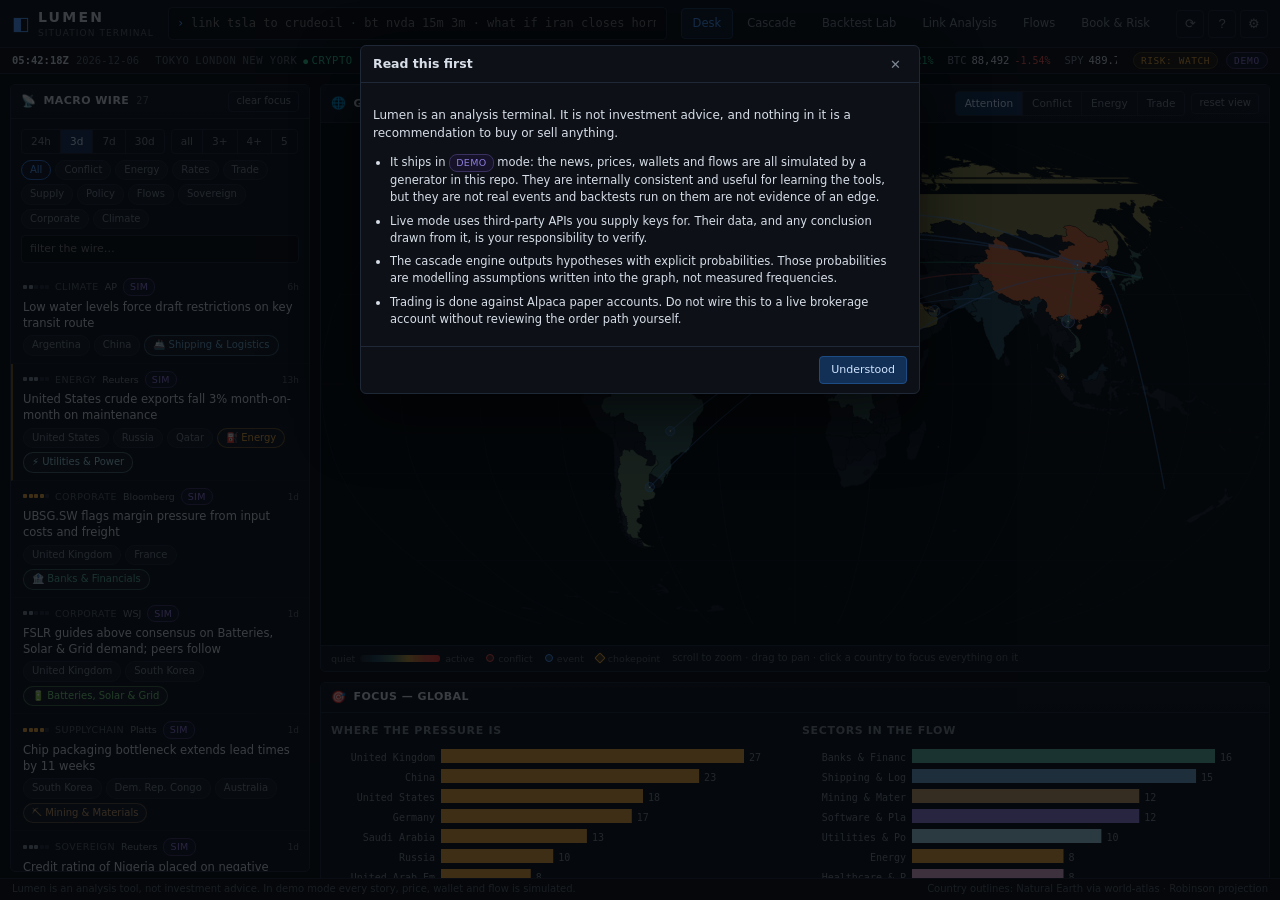
==== index.html @ 13c85a22 "Add Lumen Terminal: geopolitical + market situation terminal A single-page terminal with no build st" ====
<!doctype html>
<html lang="en" data-theme="dark">
<head>
<meta charset="utf-8">
<meta name="viewport" content="width=device-width, initial-scale=1">
<title>Lumen Terminal</title>
<meta name="description" content="Geopolitical, macro and market intelligence terminal: situation map, contagion modelling, link analysis and an FVG backtest lab.">
<link rel="icon" href="data:image/svg+xml,<svg xmlns='http://www.w3.org/2000/svg' viewBox='0 0 100 100'><rect width='100' height='100' rx='18' fill='%230b0e13'/><path d='M28 72V28h10v34h24v10z' fill='%234c9aff'/></svg>">
<link rel="stylesheet" href="assets/css/app.css">
</head>
<body>

<header id="top">
  <div class="brand">
    <span class="logo">◧</span>
    <div>
      <b>LUMEN</b>
      <small>situation terminal</small>
    </div>
  </div>

  <div class="cmd-wrap">
    <span class="cmd-p">›</span>
    <input id="cmd" type="text" autocomplete="off" spellcheck="false"
           placeholder="link tsla to crudeoil · bt nvda 15m 3m · what if iran closes hormuz · map iran   (press /)">
    <div id="cmd-drop" class="cmd-drop"></div>
  </div>

  <nav id="nav"></nav>

  <div class="top-actions">
    <button id="btn-refresh" class="icon-b" title="Regenerate the demo world with a new seed">⟳</button>
    <button id="btn-help" class="icon-b" title="Command reference">?</button>
    <button id="btn-settings" class="icon-b" title="Settings, API keys and data mode">⚙</button>
  </div>
</header>

<div id="status"></div>

<main id="view"></main>

<footer id="foot">
  <span>Lumen is an analysis tool, not investment advice. In demo mode every story, price, wallet and flow is simulated.</span>
  <span class="sp"></span>
  <span>Country outlines: Natural Earth via world-atlas · Robinson projection</span>
</footer>

<div id="toasts"></div>

<script src="assets/js/core.js"></script>
<script src="assets/js/data/world.js"></script>
<script src="assets/js/data/universe.js"></script>
<script src="assets/js/data/feed.js"></script>
<script src="assets/js/data/market.js"></script>
<script src="assets/js/cascade.js"></script>
<script src="assets/js/linker.js"></script>
<script src="assets/js/backtest.js"></script>
<script src="assets/js/whales.js"></script>
<script src="assets/js/risk.js"></script>
<script src="assets/js/providers.js"></script>
<script src="assets/js/charts.js"></script>
<script src="assets/js/map.js"></script>
<script src="assets/js/ui.js"></script>
<script src="assets/js/terminal.js"></script>
<script src="assets/js/view-desk.js"></script>
<script src="assets/js/view-cascade.js"></script>
<script src="assets/js/view-backtest.js"></script>
<script src="assets/js/view-links.js"></script>
<script src="assets/js/view-whales.js"></script>
<script src="assets/js/view-book.js"></script>
<script src="assets/js/app.js"></script>
</body>
</html>
---- assets/css/app.css ----
/* Lumen Terminal — dark operations theme. */
:root {
  --bg:#080a0e; --panel:#0d1117; --panel2:#111823; --line:#1e2836; --grid:#161e29;
  --txt:#d7dee8; --dim:#7d8896; --dim2:#59646f;
  --accent:#4c9aff; --accent2:#2f6dd0;
  --up:#31c48d; --down:#f05252; --warn:#e8a33d; --sim:#8f7fe0; --info:#5fb3a1;
  --mono: ui-monospace, SFMono-Regular, "SF Mono", Menlo, Consolas, monospace;
  --sans: "Inter", "Segoe UI", system-ui, -apple-system, sans-serif;
  --r:4px;
}
* { box-sizing:border-box; }
html,body { height:100%; }
body {
  margin:0; background:var(--bg); color:var(--txt);
  font:12px/1.45 var(--sans); overflow:hidden;
  display:flex; flex-direction:column;
  -webkit-font-smoothing:antialiased;
}
::-webkit-scrollbar { width:9px; height:9px; }
::-webkit-scrollbar-track { background:transparent; }
::-webkit-scrollbar-thumb { background:#222c3a; border-radius:5px; }
::-webkit-scrollbar-thumb:hover { background:#2e3a4b; }
a { color:var(--accent); }
h3,h4 { margin:0 0 6px; font-weight:600; }
h4 { font-size:11px; color:var(--dim); text-transform:uppercase; letter-spacing:.06em; }
code, .mono { font-family:var(--mono); }
.up { color:var(--up); } .down { color:var(--down); } .warn { color:var(--warn); }

/* ---------- header ---------- */
#top {
  display:flex; align-items:center; gap:14px; padding:0 12px;
  height:48px; flex:0 0 48px; background:var(--panel); border-bottom:1px solid var(--line);
}
.brand { display:flex; align-items:center; gap:8px; }
.brand .logo { color:var(--accent); font-size:19px; }
.brand b { display:block; font-size:14px; letter-spacing:.16em; }
.brand small { display:block; font-size:9px; color:var(--dim2); letter-spacing:.12em; text-transform:uppercase; }

.cmd-wrap { position:relative; flex:1; max-width:640px; display:flex; align-items:center; }
.cmd-p { position:absolute; left:9px; color:var(--accent); font-family:var(--mono); }
#cmd {
  width:100%; background:var(--bg); border:1px solid var(--line); color:var(--txt);
  border-radius:var(--r); padding:7px 10px 7px 22px; font-family:var(--mono); font-size:12px; outline:none;
}
#cmd:focus { border-color:var(--accent2); box-shadow:0 0 0 2px rgba(76,154,255,.13); }
.cmd-drop {
  display:none; position:absolute; top:36px; left:0; right:0; z-index:200;
  background:var(--panel2); border:1px solid var(--line); border-radius:var(--r);
  max-height:340px; overflow:auto; box-shadow:0 12px 34px rgba(0,0,0,.6);
}
.cmd-s { display:flex; align-items:center; gap:9px; padding:6px 10px; cursor:pointer; border-bottom:1px solid #141b25; }
.cmd-s:hover, .cmd-s.on { background:#18202c; }
.cmd-s code { color:var(--accent); font-size:11px; min-width:150px; }
.cmd-s span { color:var(--dim); font-size:11px; flex:1; }

#nav { display:flex; gap:2px; }
.nav-b {
  background:none; border:1px solid transparent; color:var(--dim); cursor:pointer;
  padding:6px 11px; border-radius:var(--r); font:inherit; font-size:11.5px; white-space:nowrap;
}
.nav-b:hover { color:var(--txt); background:#141b25; }
.nav-b.on { color:var(--accent); background:#111d2e; border-color:#1d3a5c; }
.top-actions { display:flex; gap:4px; margin-left:auto; }
.icon-b {
  background:none; border:1px solid var(--line); color:var(--dim); width:28px; height:28px;
  border-radius:var(--r); cursor:pointer; font-size:13px;
}
.icon-b:hover { color:var(--accent); border-color:var(--accent2); }

/* ---------- status strip ---------- */
#status {
  display:flex; align-items:center; gap:16px; height:26px; flex:0 0 26px;
  padding:0 12px; background:#0a0d12; border-bottom:1px solid var(--line);
  font-family:var(--mono); font-size:10.5px; overflow:hidden;
}
.st-clock { display:flex; gap:7px; align-items:baseline; }
.st-clock b { color:var(--txt); }
.st-clock span { color:var(--dim2); }
.st-sess { display:flex; gap:6px; }
.sess { color:var(--dim2); letter-spacing:.05em; }
.sess.on { color:var(--up); }
.sess.on::before { content:'●'; margin-right:3px; font-size:8px; }
.st-tick { display:flex; gap:14px; overflow:hidden; flex:1; }
.tk { display:flex; gap:5px; align-items:baseline; cursor:pointer; white-space:nowrap; }
.tk:hover b { color:var(--accent); }
.tk b { color:var(--dim); font-weight:500; }
.tk i { font-style:normal; }
.tk u { text-decoration:none; font-size:10px; }
.st-right { display:flex; gap:8px; margin-left:auto; align-items:center; }
.regime { padding:1px 7px; border-radius:9px; border:1px solid; font-size:9.5px; letter-spacing:.06em; }
.regime.r-calm { color:var(--up); border-color:#1e4a39; background:#0d1c17; }
.regime.r-elev { color:var(--warn); border-color:#4a3a1a; background:#1c160c; }
.regime.r-high { color:var(--down); border-color:#4d2020; background:#1c0e0e; }
.mode { padding:1px 7px; border-radius:9px; font-size:9.5px; letter-spacing:.08em; border:1px solid; }
.mode.m-demo { color:var(--sim); border-color:#3a3160; background:#15122a; }
.mode.m-live { color:var(--up); border-color:#1e4a39; background:#0d1c17; }

/* ---------- layout ---------- */
#view { flex:1; overflow:auto; padding:10px; }
#foot {
  flex:0 0 22px; height:22px; display:flex; align-items:center; gap:10px; padding:0 12px;
  background:#0a0d12; border-top:1px solid var(--line); color:var(--dim2); font-size:10px;
}
#foot .sp { flex:1; }

/* ---------- panels ---------- */
.pnl { background:var(--panel); border:1px solid var(--line); border-radius:5px; margin-bottom:10px; }
.pnl-h {
  display:flex; align-items:center; gap:10px; padding:6px 10px;
  border-bottom:1px solid var(--line); background:linear-gradient(#101722,#0d131c);
}
.pnl-t { display:flex; align-items:center; gap:7px; font-size:11px; font-weight:600; letter-spacing:.04em; text-transform:uppercase; color:var(--txt); }
.pnl-i { font-size:12px; }
.pnl-n { color:var(--dim2); font-family:var(--mono); font-weight:400; font-size:10px; }
.pnl-a { margin-left:auto; display:flex; gap:6px; align-items:center; flex-wrap:wrap; justify-content:flex-end; }
.pnl-b { padding:10px; }
.pnl-b.nopad { padding:0; }

/* ---------- primitives ---------- */
.grid3,.grid4,.grid6 { display:grid; gap:8px; margin-bottom:10px; }
.grid3 { grid-template-columns:repeat(auto-fit,minmax(120px,1fr)); }
.grid4 { grid-template-columns:repeat(auto-fit,minmax(115px,1fr)); }
.grid6 { grid-template-columns:repeat(auto-fit,minmax(105px,1fr)); }
.two-col { display:grid; grid-template-columns:1fr 1fr; gap:14px; }
@media (max-width:1100px){ .two-col { grid-template-columns:1fr; } }

.stat { background:var(--panel2); border:1px solid var(--line); border-radius:var(--r); padding:6px 8px; }
.stat-l { color:var(--dim2); font-size:9.5px; text-transform:uppercase; letter-spacing:.05em; }
.stat-v { font-family:var(--mono); font-size:15px; margin-top:2px; }
.stat-v.tone-up { color:var(--up); } .stat-v.tone-down { color:var(--down); } .stat-v.tone-warn { color:var(--warn); }
.stat-s { color:var(--dim2); font-size:9.5px; margin-top:1px; }

.badge { display:inline-block; padding:1px 6px; border-radius:8px; font-size:9.5px; letter-spacing:.04em;
  border:1px solid var(--line); color:var(--dim); background:#121a25; white-space:nowrap; }
.b-up { color:var(--up); border-color:#1e4a39; background:#0d1c17; }
.b-down { color:var(--down); border-color:#4d2020; background:#1c0e0e; }
.b-warn { color:var(--warn); border-color:#4a3a1a; background:#1c160c; }
.b-i { color:var(--accent); border-color:#1d3a5c; background:#0e1826; }
.b-sim { color:var(--sim); border-color:#3a3160; background:#15122a; }

.chip {
  background:#121a25; border:1px solid var(--line); color:var(--dim); cursor:pointer;
  border-radius:10px; padding:2px 8px; font:inherit; font-size:10px; white-space:nowrap;
}
.chip:hover { color:var(--txt); border-color:var(--accent2); }
.chip.on { color:var(--accent); border-color:var(--accent2); background:#0e1826; }
.chip.tick { font-family:var(--mono); }
.chip.tick.up { color:var(--up); } .chip.tick.down { color:var(--down); }
.chip.choke { color:var(--warn); border-color:#4a3a1a; }
.btn {
  background:#141d29; border:1px solid var(--line); color:var(--txt); cursor:pointer;
  padding:5px 11px; border-radius:var(--r); font:inherit; font-size:11px;
}
.btn:hover { border-color:var(--accent2); }
.btn.primary { background:#123055; border-color:#1d4c85; color:#cfe3ff; }
.btn.primary:hover { background:#17406f; }
.mini {
  background:none; border:1px solid var(--line); color:var(--dim); cursor:pointer;
  padding:2px 7px; border-radius:var(--r); font:inherit; font-size:10px;
}
.mini:hover { color:var(--accent); border-color:var(--accent2); }

.seg { display:inline-flex; border:1px solid var(--line); border-radius:var(--r); overflow:hidden; }
.seg-b {
  background:none; border:none; border-right:1px solid var(--line); color:var(--dim);
  padding:4px 9px; cursor:pointer; font:inherit; font-size:10.5px; white-space:nowrap;
}
.seg-b:last-child { border-right:none; }
.seg-b:hover { background:#141b25; color:var(--txt); }
.seg-b.on { background:#123055; color:#cfe3ff; }

.bar { height:5px; background:#151d27; border-radius:3px; overflow:hidden; }
.bar i { display:block; height:100%; background:var(--accent); }
.bar i.b-up { background:var(--up); } .bar i.b-down { background:var(--down); } .bar i.b-warn { background:var(--warn); }

.dot { display:inline-block; width:7px; height:7px; border-radius:2px; vertical-align:middle; }
.cv { display:block; width:100%; }
.spark { display:block; }
.empty { padding:20px 12px; text-align:center; color:var(--dim2); }
.empty small { display:block; margin-top:4px; font-size:10px; color:#4a545f; }
.note { color:var(--dim); font-size:11px; margin:6px 0; line-height:1.5; }
.note.small { font-size:10px; color:var(--dim2); }
.ok-note { color:var(--up); font-size:11px; }
.lg-note { color:var(--dim2); font-size:10px; }
.more { padding:8px; text-align:center; color:var(--dim2); font-size:10px; }
.loading { padding:16px; color:var(--dim2); }

/* ---------- table ---------- */
.tbl-w { overflow-x:auto; }
.tbl { width:100%; border-collapse:collapse; font-size:11px; }
.tbl th {
  text-align:left; color:var(--dim2); font-weight:500; font-size:9.5px; text-transform:uppercase;
  letter-spacing:.05em; padding:4px 7px; border-bottom:1px solid var(--line); white-space:nowrap;
}
.tbl td { padding:4px 7px; border-bottom:1px solid #131a24; vertical-align:middle; }
.tbl tbody tr:hover { background:#101722; }
.tbl tr.clk { cursor:pointer; }
.tbl tr.win td:first-child { box-shadow:inset 2px 0 0 var(--up); }
.tbl tr.loss td:first-child { box-shadow:inset 2px 0 0 var(--down); }
.tbl tr.cur { background:#111d2e; }
.a-r { text-align:right; font-family:var(--mono); }
.a-c { text-align:center; }
.addr { font-size:10px; color:var(--dim); }
.addr.full { display:block; padding:6px; background:var(--bg); border-radius:var(--r); word-break:break-all; margin:6px 0; }

/* ---------- fields ---------- */
.fld { display:flex; flex-direction:column; gap:3px; }
.fld-l { color:var(--dim2); font-size:9.5px; text-transform:uppercase; letter-spacing:.05em; }
.fld-h { color:var(--dim2); font-size:9.5px; line-height:1.4; }
input[type=text],input[type=number],input[type=password],input[type=search],select {
  background:var(--bg); border:1px solid var(--line); color:var(--txt);
  border-radius:var(--r); padding:5px 8px; font:inherit; font-size:11px; outline:none; width:100%;
}
input:focus,select:focus { border-color:var(--accent2); }
input[type=range] { width:100%; accent-color:var(--accent); }
.sld { display:flex; align-items:center; gap:8px; }
.sld input { flex:1; }
.sld-v { font-family:var(--mono); font-size:11px; color:var(--accent); min-width:44px; text-align:right; }

/* ---------- desk ---------- */
.desk { display:grid; grid-template-columns:330px minmax(0,1fr) 300px; gap:10px; align-items:start; }
@media (max-width:1500px){ .desk { grid-template-columns:300px minmax(0,1fr); } .desk-r { grid-column:1 / -1; display:grid; grid-template-columns:repeat(auto-fit,minmax(280px,1fr)); gap:10px; } }
@media (max-width:1000px){ .desk { grid-template-columns:1fr; } }
.desk-l,.desk-m,.desk-r { min-width:0; }

.wire-f { display:flex; gap:6px; margin-bottom:6px; flex-wrap:wrap; }
.wire-k { display:flex; gap:4px; flex-wrap:wrap; margin-bottom:6px; }
.wire-s { margin-bottom:8px; }
.wire { max-height:calc(100vh - 300px); overflow-y:auto; margin:0 -10px -10px; }
.wire.compact { max-height:none; margin:0; }
.st { padding:7px 10px; border-bottom:1px solid #131a24; cursor:pointer; border-left:2px solid transparent; }
.st:hover { background:#101722; }
.st.hot { border-left-color:var(--down); }
.st.k-conflict { border-left-color:#7a2d2d; }
.st.k-energy { border-left-color:#7a5b1e; }
.st.k-monetary { border-left-color:#2d5a7a; }
.st.k-trade { border-left-color:#2d7a5f; }
.st-top { display:flex; align-items:center; gap:6px; margin-bottom:3px; font-size:9.5px; color:var(--dim2); }
.st-k { text-transform:uppercase; letter-spacing:.05em; color:var(--dim2); }
.st-src { color:var(--dim); }
.st-ago { margin-left:auto; font-family:var(--mono); }
.st-h { font-size:11.5px; font-weight:500; line-height:1.4; margin:0 0 4px; color:var(--txt);
  text-transform:none; letter-spacing:normal; }
.st-tags { display:flex; gap:4px; flex-wrap:wrap; }
.imp { display:inline-flex; gap:1.5px; }
.imp i { width:4px; height:4px; border-radius:1px; background:#222c3a; display:block; }
.imp i.on { background:var(--dim); }
.imp i.on.i4 { background:var(--warn); }
.imp i.on.i5 { background:var(--down); }

/* map */
.p-map .pnl-b { position:relative; }
.map-host { position:relative; background:#070a0e; }
.worldmap { display:block; width:100%; height:min(58vh,620px); cursor:grab; }
.worldmap.dragging { cursor:grabbing; }
.lm-grat-l { fill:none; stroke:#111925; stroke-width:.8; }
.lm-c { fill:#141c26; stroke:#0a0d12; stroke-width:.6; transition:fill .25s; }
.lm-c.known { fill:#1a2330; }
.lm-c:hover { stroke:var(--accent); stroke-width:1.1; }
.lm-c.sel { stroke:var(--accent); stroke-width:1.6; }
.lm-c.dim { opacity:.42; }
.lm-arc { fill:none; stroke:rgba(76,154,255,.42); }
.lm-arc-conflict { stroke:rgba(240,82,82,.5); }
.lm-arc-energy { stroke:rgba(232,163,61,.5); }
.lm-arc-trade { stroke:rgba(49,196,141,.42); }
.lm-arc:hover { stroke-width:3; }
.lm-pin { cursor:pointer; }
.lm-pin-shape { fill:rgba(76,154,255,.22); stroke:var(--accent); stroke-width:1.1; }
.lm-pin-core { fill:#fff; }
.lm-pin-conflict .lm-pin-shape { fill:rgba(240,82,82,.24); stroke:var(--down); }
.lm-pin-choke .lm-pin-shape { fill:rgba(232,163,61,.24); stroke:var(--warn); }
.lm-pulse { fill:none; stroke:var(--down); stroke-width:1; opacity:.6; animation:pulse 2.4s ease-out infinite; }
@keyframes pulse { 0%{ transform:scale(.6); opacity:.7; } 100%{ transform:scale(2.6); opacity:0; } }
.map-tip {
  position:absolute; z-index:50; background:#0f1620; border:1px solid var(--line);
  padding:5px 8px; border-radius:var(--r); pointer-events:none; max-width:250px; font-size:10.5px;
  box-shadow:0 6px 18px rgba(0,0,0,.6);
}
.map-tip b { display:block; color:var(--txt); }
.map-tip span { color:var(--dim2); font-size:9.5px; }
.map-legend { display:flex; align-items:center; gap:12px; padding:5px 10px; border-top:1px solid var(--line); flex-wrap:wrap; }
.lg-scale { display:flex; align-items:center; gap:5px; font-size:9.5px; color:var(--dim2); }
.lg-grad { display:inline-block; width:80px; height:7px; border-radius:3px;
  background:linear-gradient(90deg,#1a222d,#1e4258,#486c5a,#bc943c,#d6543c,#e83434); }
.lg-k { display:flex; align-items:center; gap:4px; font-size:9.5px; color:var(--dim2); }
.lg-pin { width:8px; height:8px; border-radius:50%; display:inline-block; border:1px solid; }
.lg-pin.lm-pin-event { border-color:var(--accent); background:rgba(76,154,255,.25); }
.lg-pin.lm-pin-conflict { border-color:var(--down); background:rgba(240,82,82,.25); }
.lg-pin.lm-pin-choke { border-color:var(--warn); background:rgba(232,163,61,.25); transform:rotate(45deg); border-radius:1px; }
.sw { display:inline-block; width:9px; height:9px; border-radius:2px; margin:0 3px; }
.sw.up { background:rgba(49,196,141,.4); border:1px solid var(--up); }
.sw.down { background:rgba(240,82,82,.4); border:1px solid var(--down); }

.brief2 { display:grid; grid-template-columns:1fr 1fr; gap:14px; }
@media (max-width:900px){ .brief2 { grid-template-columns:1fr; } }
.kv { display:flex; gap:6px; margin:4px 0; font-size:11px; }
.kv b { color:var(--dim2); font-weight:500; }

/* ---------- cascade ---------- */
.seed-row { display:grid; grid-template-columns:repeat(auto-fit,minmax(180px,1fr)); gap:6px; margin-bottom:10px; }
.seed-c {
  text-align:left; background:var(--panel2); border:1px solid var(--line); border-radius:var(--r);
  padding:7px 9px; cursor:pointer; color:var(--txt); font:inherit;
}
.seed-c:hover { border-color:var(--accent2); }
.seed-c.on { background:#111d2e; border-color:var(--accent2); }
.seed-c b { display:block; font-size:11.5px; margin-bottom:2px; }
.seed-c span { color:var(--dim2); font-size:9.5px; }
.casc-ctl { display:grid; grid-template-columns:repeat(auto-fit,minmax(230px,1fr)); gap:14px; }
.casc-cols { display:grid; grid-template-columns:1fr 1fr 1fr; gap:10px; }
@media (max-width:1300px){ .casc-cols { grid-template-columns:1fr; } }

.read-head { display:flex; align-items:center; gap:9px; flex-wrap:wrap; margin-bottom:4px; }
.read-head h3 { font-size:15px; margin:0; }
.chain-text { display:flex; flex-wrap:wrap; gap:5px; align-items:center; margin:10px 0; line-height:2; }
.ct-seg { display:inline-flex; align-items:center; gap:5px; }
.ct-seg b { background:#121a25; border:1px solid var(--line); border-radius:10px; padding:3px 9px; font-size:11px; font-weight:500; }
.ct-seg i { font-style:normal; color:var(--warn); font-family:var(--mono); font-size:9.5px; }
.ct-seg u { text-decoration:none; color:var(--dim2); margin:0 2px; }

.graph-host { overflow-x:auto; padding:6px; background:#080b10; }
.cgraph { display:block; }
.cg-e { fill:none; stroke:#25405e; opacity:.75; }
.cg-e.neg { stroke:#5a2a2a; }
.cg-n { cursor:pointer; }
.cg-n rect { fill:#121a25; stroke:#22303f; }
.cg-n:hover rect { stroke:var(--accent); }
.cg-n.sel rect { stroke:var(--accent); stroke-width:1.6; }
.cg-n .cg-bar { fill:var(--accent); stroke:none; }
.cg-n.pos .cg-bar { fill:var(--up); }
.cg-n.neg .cg-bar { fill:var(--down); }
.cg-n.k-shock .cg-bar { fill:var(--warn); }
.cg-n text { fill:var(--txt); font:10.5px var(--sans); }
.cg-n .cg-sub { fill:var(--dim2); font-size:8.5px; font-family:var(--mono); }

.sec-list { display:flex; flex-direction:column; gap:9px; }
.sec-row { border-bottom:1px solid #131a24; padding-bottom:8px; }
.sec-h { display:flex; align-items:center; gap:6px; margin-bottom:4px; }
.sec-h b { flex:1; font-size:11.5px; font-weight:500; }
.modal-b h3, .read-head h3, .vd-t h3 { text-transform:none; letter-spacing:normal; }
.sec-h span { font-family:var(--mono); font-size:11px; }
.sec-lead { display:flex; gap:4px; flex-wrap:wrap; margin:5px 0 3px; }
.sec-why { color:var(--dim2); font-size:9.5px; }
.chain-ol { margin:0; padding-left:16px; }
.chain-ol li { margin-bottom:7px; font-size:11.5px; }
.ch-m { color:var(--warn); font-family:var(--mono); font-size:10px; }
.ch-why { color:var(--dim); font-size:10.5px; margin-top:2px; line-height:1.45; }

/* ---------- backtest ---------- */
.bt-row1 { display:grid; grid-template-columns:120px auto auto 1fr; gap:14px; align-items:end; }
@media (max-width:1000px){ .bt-row1 { grid-template-columns:1fr; } }
.sym-in { font-family:var(--mono); text-transform:uppercase; }
.bt-import { display:flex; gap:6px; align-items:center; justify-self:end; flex-wrap:wrap; }
.imp-name { display:flex; gap:5px; align-items:center; }
.bt-adv { margin-top:10px; border-top:1px solid var(--line); padding-top:8px; }
.bt-adv summary { cursor:pointer; color:var(--dim); font-size:11px; }
.bt-grid { display:grid; grid-template-columns:repeat(auto-fit,minmax(180px,1fr)); gap:11px; margin-top:10px; }
.bt-cols { display:grid; grid-template-columns:1fr 1fr; gap:10px; }
@media (max-width:1200px){ .bt-cols { grid-template-columns:1fr; } }
.bt-banner {
  display:flex; align-items:center; gap:9px; padding:6px 10px; margin-bottom:10px;
  border:1px solid var(--line); border-radius:var(--r); background:var(--panel); font-size:11px; flex-wrap:wrap;
}
.bt-banner.tone-sim { border-color:#3a3160; background:#12101f; }
.bt-banner.tone-up { border-color:#1e4a39; background:#0c1714; }
.bt-warn { color:var(--warn); font-size:10.5px; flex-basis:100%; }
.chart-host { padding:4px; }
.chart-top { display:flex; gap:10px; align-items:baseline; padding:0 4px 6px; }
.chart-top b { font-family:var(--mono); font-size:17px; }
.chart-top span { color:var(--dim2); font-size:10.5px; }
.ev-split { margin-top:10px; }

/* ---------- links ---------- */
.link-row { display:flex; gap:10px; align-items:end; flex-wrap:wrap; }
.link-row .fld { flex:1; min-width:150px; }
.link-to { color:var(--dim2); padding-bottom:6px; font-size:14px; }
.ent-in { font-family:var(--mono); }
.presets { display:flex; gap:5px; flex-wrap:wrap; margin-top:9px; }
.scan-row { margin-top:10px; padding-top:10px; border-top:1px solid var(--line); }
.links-cols { display:grid; grid-template-columns:1.15fr 1fr; gap:10px; }
@media (max-width:1300px){ .links-cols { grid-template-columns:1fr; } }
.vd-head { display:flex; gap:14px; align-items:center; margin-bottom:12px; }
.vd-score { display:flex; align-items:baseline; gap:2px; padding:6px 12px; border-radius:5px; border:1px solid var(--line); background:var(--panel2); }
.vd-score b { font-family:var(--mono); font-size:26px; }
.vd-score span { color:var(--dim2); font-size:11px; }
.vd-score.t-up b { color:var(--up); } .vd-score.t-warn b { color:var(--warn); } .vd-score.t-n b { color:var(--dim); }
.vd-t h3 { font-size:15px; margin-bottom:5px; }
.vd-t > div { display:flex; gap:5px; flex-wrap:wrap; }
.vd-bars { display:flex; flex-direction:column; gap:6px; margin-bottom:11px; }
.chan { display:grid; grid-template-columns:80px 1fr 28px; gap:9px; align-items:center; }
.chan-n { color:var(--dim2); font-size:10px; text-transform:uppercase; letter-spacing:.05em; }
.chan b { font-family:var(--mono); font-size:11px; text-align:right; color:var(--dim); }
.vd-read { margin:0; padding-left:16px; }
.vd-read li { font-size:11.5px; margin-bottom:5px; line-height:1.5; }
.paths { display:flex; flex-direction:column; gap:10px; }
.path { border:1px solid var(--line); border-radius:var(--r); padding:8px; background:var(--panel2); }
.path.best { border-color:#1d3a5c; }
.path-h { display:flex; gap:8px; align-items:center; margin-bottom:6px; }
.path-w { color:var(--dim2); font-family:var(--mono); font-size:9.5px; }
.path-n { display:flex; flex-wrap:wrap; gap:5px; align-items:center; margin-bottom:6px; }
.pn { display:inline-flex; align-items:center; gap:5px; }
.pn b { font-size:11px; font-weight:500; padding:2px 7px; border-radius:9px; background:#121a25; border:1px solid var(--line); }
.pn.t-ticker b { color:var(--accent); }
.pn.t-country b { color:var(--warn); }
.pn.t-factor b { color:var(--info); }
.pn.t-sector b { color:var(--sim); }
.pn.t-choke b { color:#e07f9a; }
.pn u { text-decoration:none; color:var(--dim2); }
.path-why { margin:0; padding-left:15px; }
.path-why li { color:var(--dim); font-size:10.5px; margin-bottom:3px; line-height:1.45; }
.ek { color:var(--dim2); font-style:normal; text-transform:uppercase; font-size:8.5px; letter-spacing:.05em; }
.scan-cols { display:grid; grid-template-columns:repeat(auto-fit,minmax(260px,1fr)); gap:14px; }
.scan-col h4 { margin-bottom:4px; }

/* ---------- whales / book ---------- */
.w-filters { display:flex; gap:8px; flex-wrap:wrap; }
.book-cols { display:grid; grid-template-columns:1fr 1fr; gap:10px; }
@media (max-width:1200px){ .book-cols { grid-template-columns:1fr; } }
.warns { margin:0; padding-left:16px; }
.warns li { font-size:11px; margin-bottom:4px; }
.warns li.w-high { color:var(--down); }
.warns li.w-med { color:var(--warn); }
.hedges { margin:0; padding-left:0; list-style:none; }
.hedges li { padding:6px 0; border-bottom:1px solid #131a24; font-size:11px; line-height:1.5; }
.alp-off { display:flex; gap:9px; align-items:center; flex-wrap:wrap; font-size:11px; color:var(--dim); }
.size-out { margin-top:10px; }

/* ---------- modal ---------- */
.modal-back { position:fixed; inset:0; background:rgba(4,6,9,.74); z-index:500; display:flex; align-items:flex-start; justify-content:center; padding:5vh 16px; overflow:auto; }
.modal { background:var(--panel); border:1px solid var(--line); border-radius:6px; width:min(560px,100%); box-shadow:0 24px 60px rgba(0,0,0,.65); }
.modal.wide { width:min(1000px,100%); }
.modal-h { display:flex; align-items:center; padding:9px 12px; border-bottom:1px solid var(--line); }
.modal-h b { font-size:12.5px; }
.modal-h .x { margin-left:auto; background:none; border:none; color:var(--dim); cursor:pointer; font-size:13px; }
.modal-h .x:hover { color:var(--down); }
.modal-b { padding:12px; }
.modal-b h3 { font-size:14px; line-height:1.45; }
.modal-f { padding:9px 12px; border-top:1px solid var(--line); display:flex; gap:8px; justify-content:flex-end; }
.sd-head { display:flex; gap:7px; align-items:center; margin-bottom:7px; flex-wrap:wrap; font-size:10px; color:var(--dim2); }
.sd-sub { margin-top:13px; }
.sd-tags { display:flex; gap:5px; flex-wrap:wrap; margin:7px 0; }
.sd-seeds { display:flex; gap:6px; flex-wrap:wrap; }
.set-sec { margin-bottom:16px; padding-bottom:14px; border-bottom:1px solid var(--line); }
.set-sec:last-child { border-bottom:none; }
.set-sec h4 { margin-bottom:8px; }
.set-sec .fld { margin-bottom:9px; }
.help-list { display:flex; flex-direction:column; gap:2px; }
.help-row { display:grid; grid-template-columns:190px 1fr auto; gap:9px; align-items:center; padding:5px 0; border-bottom:1px solid #131a24; }
.help-row code { color:var(--accent); font-size:11px; }
.help-row span { color:var(--dim); font-size:11px; }
.modal-b ul { margin:6px 0; padding-left:17px; }
.modal-b li { font-size:11.5px; margin-bottom:6px; line-height:1.5; }

/* ---------- toasts ---------- */
#toasts { position:fixed; right:14px; bottom:32px; z-index:600; display:flex; flex-direction:column; gap:7px; }
.toast {
  background:var(--panel2); border:1px solid var(--line); border-left:3px solid var(--accent);
  padding:8px 12px; border-radius:var(--r); max-width:380px; font-size:11px;
  box-shadow:0 8px 24px rgba(0,0,0,.55); animation:slidein .18s ease-out;
}
.toast.t-up { border-left-color:var(--up); }
.toast.t-down,.toast.t-warn { border-left-color:var(--warn); }
.toast.out { opacity:0; transform:translateX(16px); transition:.35s; }
@keyframes slidein { from{ opacity:0; transform:translateX(20px);} to{ opacity:1; transform:none;} }
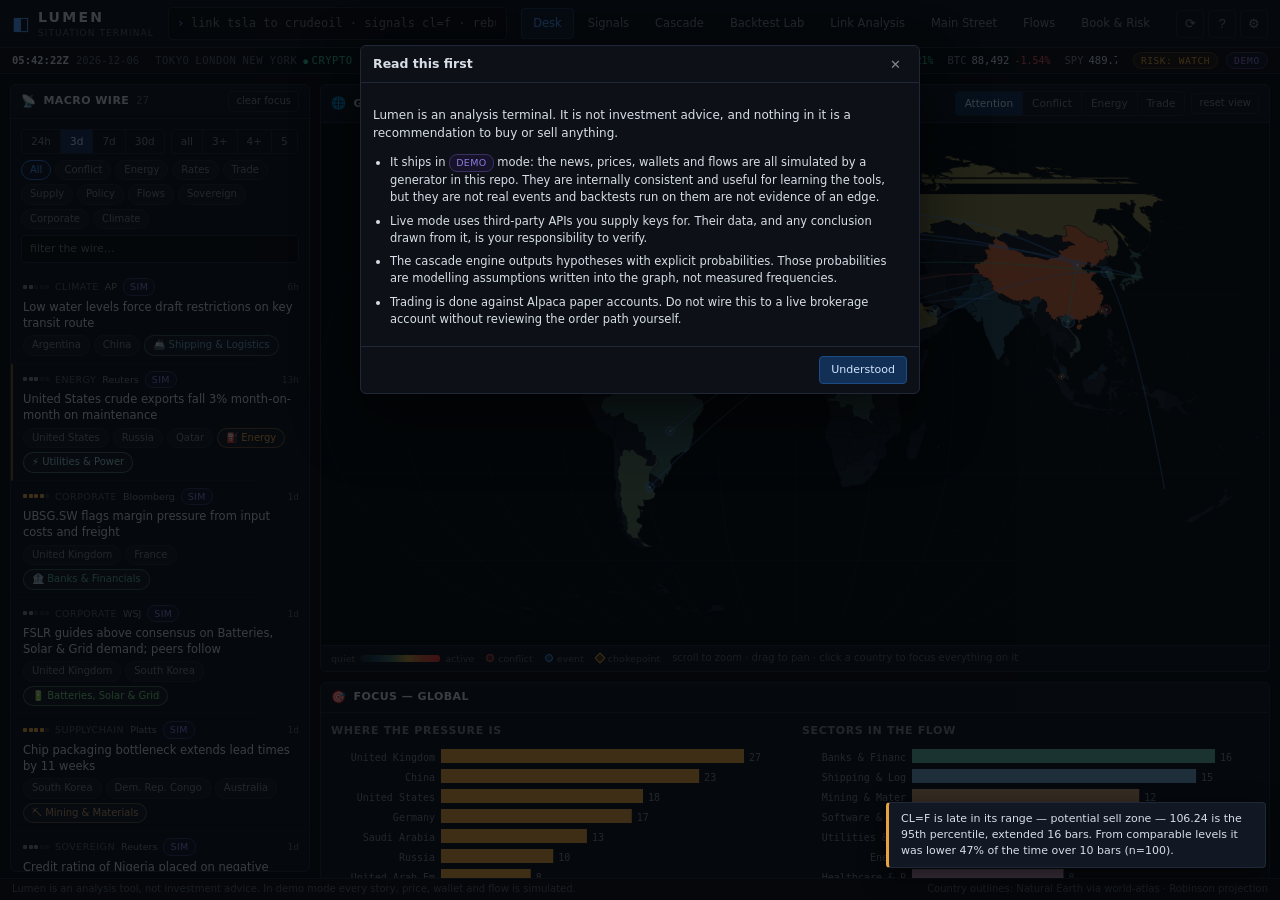
==== commit 097658cd: "Add Signals, Main Street and anchored periodic backtesting Three features, two new views, eight view" ====
--- a/index.html
+++ b/index.html
@@ -22,7 +22,7 @@
   <div class="cmd-wrap">
     <span class="cmd-p">›</span>
     <input id="cmd" type="text" autocomplete="off" spellcheck="false"
-           placeholder="link tsla to crudeoil · bt nvda 15m 3m · what if iran closes hormuz · map iran   (press /)">
+           placeholder="link tsla to crudeoil · signals cl=f · rebuild flood au · bt nvda 15m 3m · what if iran closes hormuz   (press /)">
     <div id="cmd-drop" class="cmd-drop"></div>
   </div>
 
@@ -50,11 +50,14 @@
 <script src="assets/js/core.js"></script>
 <script src="assets/js/data/world.js"></script>
 <script src="assets/js/data/universe.js"></script>
+<script src="assets/js/data/household.js"></script>
 <script src="assets/js/data/feed.js"></script>
 <script src="assets/js/data/market.js"></script>
 <script src="assets/js/cascade.js"></script>
 <script src="assets/js/linker.js"></script>
 <script src="assets/js/backtest.js"></script>
+<script src="assets/js/microstructure.js"></script>
+<script src="assets/js/alerts.js"></script>
 <script src="assets/js/whales.js"></script>
 <script src="assets/js/risk.js"></script>
 <script src="assets/js/providers.js"></script>
@@ -66,6 +69,8 @@
 <script src="assets/js/view-cascade.js"></script>
 <script src="assets/js/view-backtest.js"></script>
 <script src="assets/js/view-links.js"></script>
+<script src="assets/js/view-signals.js"></script>
+<script src="assets/js/view-mainstreet.js"></script>
 <script src="assets/js/view-whales.js"></script>
 <script src="assets/js/view-book.js"></script>
 <script src="assets/js/app.js"></script>
--- a/assets/css/app.css
+++ b/assets/css/app.css
@@ -1,5 +1,8 @@
 /* Lumen Terminal — dark operations theme. */
 :root {
+  /* This terminal commits to one dark visual world by design; say so explicitly so it holds
+     on any host ground rather than inheriting a light one. */
+  color-scheme: dark;
   --bg:#080a0e; --panel:#0d1117; --panel2:#111823; --line:#1e2836; --grid:#161e29;
   --txt:#d7dee8; --dim:#7d8896; --dim2:#59646f;
   --accent:#4c9aff; --accent2:#2f6dd0;
@@ -9,7 +12,8 @@
   --r:4px;
 }
 * { box-sizing:border-box; }
-html,body { height:100%; }
+html { height:100%; background:#080a0e; }
+body { height:100%; }
 body {
   margin:0; background:var(--bg); color:var(--txt);
   font:12px/1.45 var(--sans); overflow:hidden;
@@ -462,3 +466,93 @@
 .toast.t-down,.toast.t-warn { border-left-color:var(--warn); }
 .toast.out { opacity:0; transform:translateX(16px); transition:.35s; }
 @keyframes slidein { from{ opacity:0; transform:translateX(20px);} to{ opacity:1; transform:none;} }
+
+/* ---------- signals ---------- */
+.sig-ctl { display:grid; grid-template-columns:130px auto auto auto; gap:14px; align-items:end; }
+@media (max-width:1100px){ .sig-ctl { grid-template-columns:1fr; } }
+.nav-dot {
+  display:inline-block; margin-left:5px; min-width:15px; height:15px; line-height:15px;
+  border-radius:8px; background:var(--down); color:#0b0e13; font-size:9px; font-style:normal;
+  text-align:center; padding:0 4px; font-weight:700; vertical-align:middle;
+}
+.exh-head { display:flex; gap:14px; align-items:center; margin-bottom:12px; flex-wrap:wrap; }
+.exh-gauge {
+  display:flex; flex-direction:column; align-items:center; justify-content:center;
+  padding:7px 14px; border-radius:5px; border:1px solid var(--line); background:var(--panel2); min-width:110px;
+}
+.exh-gauge b { font-family:var(--mono); font-size:26px; line-height:1; }
+.exh-gauge span { color:var(--dim2); font-size:9px; text-transform:uppercase; letter-spacing:.05em; margin-top:3px; }
+.exh-gauge.t-normal b { color:var(--up); }
+.exh-gauge.t-elevated b { color:var(--warn); }
+.exh-gauge.t-high b { color:var(--down); }
+.exh-t h3 { font-size:16px; text-transform:none; letter-spacing:normal; display:flex; gap:9px; align-items:baseline; }
+.exh-px { font-family:var(--mono); font-style:normal; color:var(--dim); font-size:14px; }
+.exh-t > div { display:flex; gap:5px; flex-wrap:wrap; }
+.range-bar { margin:12px 0 22px; }
+.rb-track { position:relative; height:7px; background:#151d27; border-radius:4px; }
+.rb-fill { display:block; height:100%; border-radius:4px; background:linear-gradient(90deg,#1e4258,#486c5a,#bc943c,#d6543c); }
+.rb-mark { position:absolute; top:-4px; width:2px; height:15px; background:var(--txt); transform:translateX(-1px); }
+.rb-now { position:absolute; top:14px; transform:translateX(-50%); font-family:var(--mono); font-size:11px; color:var(--txt); white-space:nowrap; }
+.rb-lbl { display:flex; justify-content:space-between; margin-top:4px; font-family:var(--mono); font-size:10px; color:var(--dim2); }
+.rb-lbl b { color:var(--txt); }
+.tbl td.thin { color:var(--dim2); }
+.det-grid { display:grid; grid-template-columns:repeat(auto-fit,minmax(250px,1fr)); gap:9px; }
+.det { border:1px solid var(--line); border-radius:var(--r); padding:8px; background:var(--panel2); opacity:.6; }
+.det.hit { opacity:1; border-color:#33404f; }
+.det-h { display:flex; gap:6px; align-items:center; margin-bottom:4px; }
+.det-h b { font-size:11.5px; flex:1; }
+.det-i { font-size:13px; }
+.det-n { color:var(--dim2); font-size:9.5px; font-family:var(--mono); }
+.det p { margin:0; color:var(--dim); font-size:10.5px; line-height:1.5; }
+.pin-note { margin-top:10px; padding:8px; border:1px solid #4a3a1a; background:#1c160c; border-radius:var(--r); font-size:11px; }
+.rules { display:flex; flex-direction:column; gap:9px; margin-top:9px; }
+.rule { border:1px solid var(--line); border-radius:var(--r); padding:9px; background:var(--panel2); }
+.rule.off { opacity:.48; }
+.rule-h { display:flex; gap:8px; align-items:center; margin-bottom:8px; }
+.rule-h b { flex:1; font-size:11.5px; }
+.sw-t { display:flex; gap:4px; align-items:center; font-size:10px; color:var(--dim2); cursor:pointer; }
+.rule-f { display:grid; grid-template-columns:repeat(auto-fit,minmax(130px,1fr)); gap:9px; }
+.rule-last { margin-top:6px; font-size:9.5px; color:var(--dim2); font-family:var(--mono); }
+.alog { display:flex; flex-direction:column; }
+.al { padding:8px 0; border-bottom:1px solid #131a24; cursor:pointer; border-left:2px solid transparent; padding-left:8px; }
+.al:hover { background:#101722; }
+.al.t-down { border-left-color:var(--down); }
+.al.t-warn { border-left-color:var(--warn); }
+.al.t-i { border-left-color:var(--accent); }
+.al-h { display:flex; gap:8px; align-items:baseline; }
+.al-h b { font-size:11.5px; flex:1; }
+.al-h span { color:var(--dim2); font-size:9.5px; font-family:var(--mono); }
+.al p { margin:3px 0 0; color:var(--dim); font-size:10.5px; line-height:1.5; }
+
+/* ---------- main street ---------- */
+.ms-ctl { display:flex; gap:14px; flex-wrap:wrap; }
+.basket { display:grid; grid-template-columns:repeat(auto-fit,minmax(330px,1fr)); gap:10px; }
+.bcard { border:1px solid var(--line); border-radius:var(--r); padding:10px; background:var(--panel2); }
+.bc-h { display:flex; gap:7px; align-items:center; margin-bottom:7px; flex-wrap:wrap; }
+.bc-h b { flex:1; font-size:12px; }
+.bc-i { font-size:15px; }
+.bc-h span:last-child { font-family:var(--mono); font-size:10.5px; }
+.bc-pain { color:var(--dim); font-size:10.5px; line-height:1.5; margin:8px 0; }
+.bc-sec { margin-top:8px; }
+.bc-sec h5 { margin:0 0 4px; font-size:9.5px; color:var(--dim2); text-transform:uppercase; letter-spacing:.05em; font-weight:500; }
+.bc-row { display:grid; grid-template-columns:64px 1fr auto 46px; gap:7px; align-items:baseline; padding:3px 0; cursor:pointer; border-bottom:1px solid #131a24; }
+.bc-row:hover { background:#101722; }
+.bc-row code { color:var(--accent); font-size:10px; }
+.bc-n { font-size:10.5px; }
+.bc-w { color:var(--dim2); font-size:9.5px; text-align:right; }
+.bc-row b { font-family:var(--mono); font-size:10px; text-align:right; }
+@media (max-width:620px){ .bc-row { grid-template-columns:60px 1fr 46px; } .bc-w { display:none; } }
+
+.phase { padding:10px 0; border-bottom:1px solid #131a24; opacity:.62; }
+.phase.on { opacity:1; }
+.phase.done { opacity:.44; }
+.ph-h { display:flex; gap:7px; align-items:center; margin-bottom:6px; flex-wrap:wrap; }
+.ph-h b { font-size:12px; }
+.ph-track { position:relative; height:6px; background:#151d27; border-radius:3px; margin:7px 0; }
+.ph-track i { position:absolute; height:100%; background:var(--accent2); border-radius:3px; }
+.phase.on .ph-track i { background:var(--warn); }
+.ph-track u { position:absolute; top:-4px; width:2px; height:14px; background:var(--txt); }
+.ph-what { color:var(--dim); font-size:10.5px; line-height:1.55; margin:5px 0; }
+.ph-caution { color:var(--warn); font-size:10.5px; line-height:1.55; margin:5px 0; }
+.ph-picks { display:flex; gap:4px; flex-wrap:wrap; margin-top:6px; }
+.tbl tr.muted td { color:var(--dim2); }
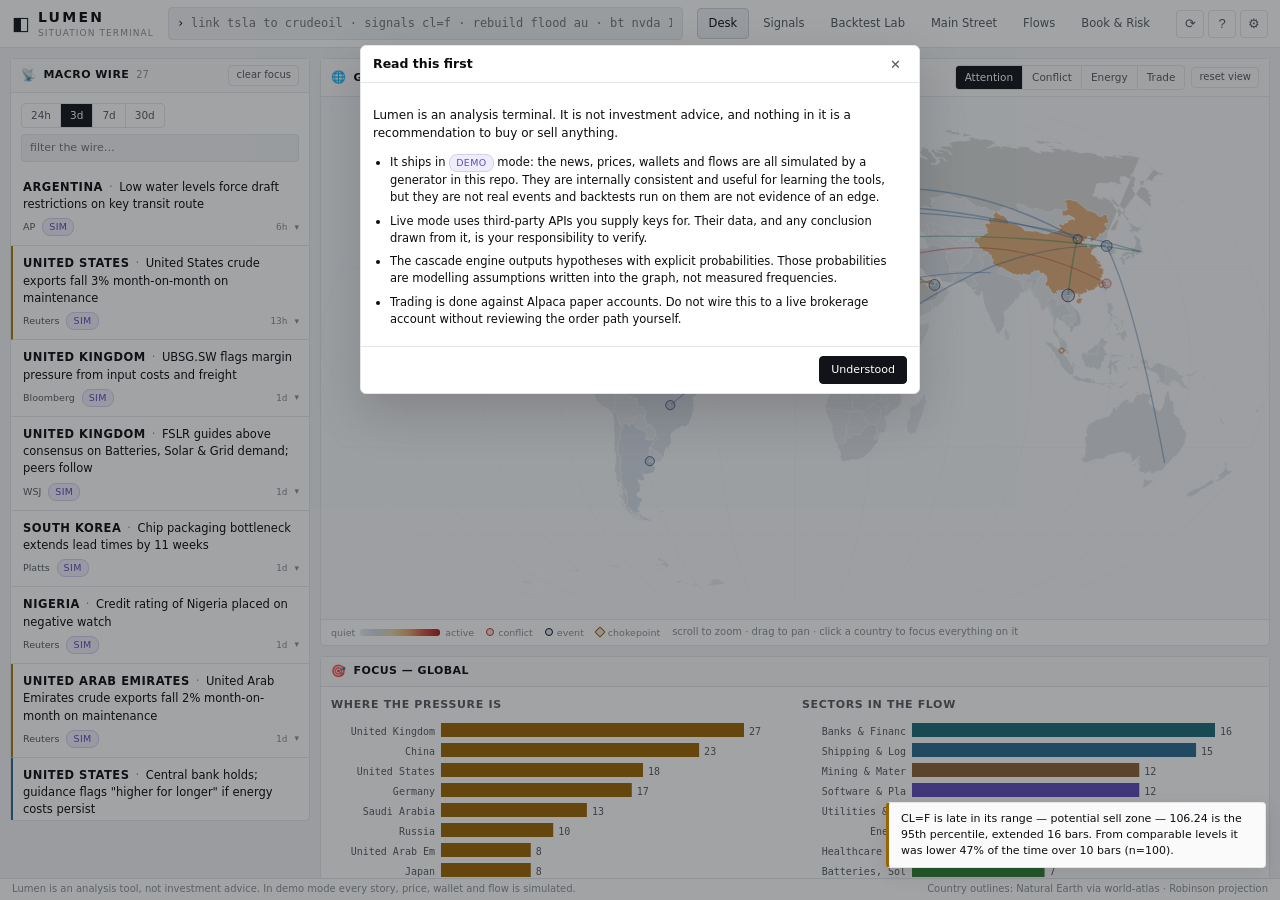
==== commit d86492f2: "Light theme, fixed map geometry, inline story roll-down THEME Converted the whole app from the dark " ====
--- a/index.html
+++ b/index.html
@@ -34,8 +34,6 @@
     <button id="btn-settings" class="icon-b" title="Settings, API keys and data mode">⚙</button>
   </div>
 </header>
-
-<div id="status"></div>
 
 <main id="view"></main>
 
--- a/assets/css/app.css
+++ b/assets/css/app.css
@@ -1,18 +1,25 @@
 /* Lumen Terminal — dark operations theme. */
 :root {
-  /* This terminal commits to one dark visual world by design; say so explicitly so it holds
-     on any host ground rather than inheriting a light one. */
-  color-scheme: dark;
-  --bg:#080a0e; --panel:#0d1117; --panel2:#111823; --line:#1e2836; --grid:#161e29;
-  --txt:#d7dee8; --dim:#7d8896; --dim2:#59646f;
-  --accent:#4c9aff; --accent2:#2f6dd0;
-  --up:#31c48d; --down:#f05252; --warn:#e8a33d; --sim:#8f7fe0; --info:#5fb3a1;
+  /* Light terminal: white surfaces, black type, hairline rules. Colour is spent only where it
+     carries information — direction, severity, sector identity — never on chrome. */
+  color-scheme: light;
+  --bg:#f2f3f5; --panel:#ffffff; --panel2:#fafafa; --line:#e3e5e8; --line2:#cfd2d6;
+  --grid:#eceef1; --track:#e8eaed; --hover:#f4f5f7; --sel:#eef0f3;
+  --txt:#0b0c0e; --dim:#55595f; --dim2:#8a8f96;
+  --accent:#111318; --accent2:#111318; --on-accent:#ffffff;
+  --up:#0a7d4f; --down:#c0342b; --warn:#9a6400; --sim:#5b4bb5; --info:#1d6b78;
+  --up-bg:#eaf6f0; --up-bd:#bfe3d2;
+  --down-bg:#fdeeed; --down-bd:#f2c9c6;
+  --warn-bg:#fdf3e2; --warn-bd:#ecd7a8;
+  --sim-bg:#f0edfb; --sim-bd:#d5cdf0;
+  --info-bg:#eef2f7; --info-bd:#c8d6e4;
+  --shadow:0 6px 20px rgba(15,18,22,.10);
   --mono: ui-monospace, SFMono-Regular, "SF Mono", Menlo, Consolas, monospace;
   --sans: "Inter", "Segoe UI", system-ui, -apple-system, sans-serif;
   --r:4px;
 }
 * { box-sizing:border-box; }
-html { height:100%; background:#080a0e; }
+html { height:100%; background:var(--bg); }
 body { height:100%; }
 body {
   margin:0; background:var(--bg); color:var(--txt);
@@ -22,8 +29,8 @@
 }
 ::-webkit-scrollbar { width:9px; height:9px; }
 ::-webkit-scrollbar-track { background:transparent; }
-::-webkit-scrollbar-thumb { background:#222c3a; border-radius:5px; }
-::-webkit-scrollbar-thumb:hover { background:#2e3a4b; }
+::-webkit-scrollbar-thumb { background:var(--line2); border-radius:5px; }
+::-webkit-scrollbar-thumb:hover { background:var(--dim2); }
 a { color:var(--accent); }
 h3,h4 { margin:0 0 6px; font-weight:600; }
 h4 { font-size:11px; color:var(--dim); text-transform:uppercase; letter-spacing:.06em; }
@@ -46,14 +53,14 @@
   width:100%; background:var(--bg); border:1px solid var(--line); color:var(--txt);
   border-radius:var(--r); padding:7px 10px 7px 22px; font-family:var(--mono); font-size:12px; outline:none;
 }
-#cmd:focus { border-color:var(--accent2); box-shadow:0 0 0 2px rgba(76,154,255,.13); }
+#cmd:focus { border-color:var(--accent2); box-shadow:0 0 0 2px rgba(17,19,24,.13); }
 .cmd-drop {
   display:none; position:absolute; top:36px; left:0; right:0; z-index:200;
   background:var(--panel2); border:1px solid var(--line); border-radius:var(--r);
-  max-height:340px; overflow:auto; box-shadow:0 12px 34px rgba(0,0,0,.6);
-}
-.cmd-s { display:flex; align-items:center; gap:9px; padding:6px 10px; cursor:pointer; border-bottom:1px solid #141b25; }
-.cmd-s:hover, .cmd-s.on { background:#18202c; }
+  max-height:340px; overflow:auto; box-shadow:0 12px 28px rgba(15,18,22,.14);
+}
+.cmd-s { display:flex; align-items:center; gap:9px; padding:6px 10px; cursor:pointer; border-bottom:1px solid var(--hover); }
+.cmd-s:hover, .cmd-s.on { background:var(--sel); }
 .cmd-s code { color:var(--accent); font-size:11px; min-width:150px; }
 .cmd-s span { color:var(--dim); font-size:11px; flex:1; }
 
@@ -62,8 +69,8 @@
   background:none; border:1px solid transparent; color:var(--dim); cursor:pointer;
   padding:6px 11px; border-radius:var(--r); font:inherit; font-size:11.5px; white-space:nowrap;
 }
-.nav-b:hover { color:var(--txt); background:#141b25; }
-.nav-b.on { color:var(--accent); background:#111d2e; border-color:#1d3a5c; }
+.nav-b:hover { color:var(--txt); background:var(--hover); }
+.nav-b.on { color:var(--accent); background:var(--sel); border-color:var(--line2); }
 .top-actions { display:flex; gap:4px; margin-left:auto; }
 .icon-b {
   background:none; border:1px solid var(--line); color:var(--dim); width:28px; height:28px;
@@ -71,39 +78,11 @@
 }
 .icon-b:hover { color:var(--accent); border-color:var(--accent2); }
 
-/* ---------- status strip ---------- */
-#status {
-  display:flex; align-items:center; gap:16px; height:26px; flex:0 0 26px;
-  padding:0 12px; background:#0a0d12; border-bottom:1px solid var(--line);
-  font-family:var(--mono); font-size:10.5px; overflow:hidden;
-}
-.st-clock { display:flex; gap:7px; align-items:baseline; }
-.st-clock b { color:var(--txt); }
-.st-clock span { color:var(--dim2); }
-.st-sess { display:flex; gap:6px; }
-.sess { color:var(--dim2); letter-spacing:.05em; }
-.sess.on { color:var(--up); }
-.sess.on::before { content:'●'; margin-right:3px; font-size:8px; }
-.st-tick { display:flex; gap:14px; overflow:hidden; flex:1; }
-.tk { display:flex; gap:5px; align-items:baseline; cursor:pointer; white-space:nowrap; }
-.tk:hover b { color:var(--accent); }
-.tk b { color:var(--dim); font-weight:500; }
-.tk i { font-style:normal; }
-.tk u { text-decoration:none; font-size:10px; }
-.st-right { display:flex; gap:8px; margin-left:auto; align-items:center; }
-.regime { padding:1px 7px; border-radius:9px; border:1px solid; font-size:9.5px; letter-spacing:.06em; }
-.regime.r-calm { color:var(--up); border-color:#1e4a39; background:#0d1c17; }
-.regime.r-elev { color:var(--warn); border-color:#4a3a1a; background:#1c160c; }
-.regime.r-high { color:var(--down); border-color:#4d2020; background:#1c0e0e; }
-.mode { padding:1px 7px; border-radius:9px; font-size:9.5px; letter-spacing:.08em; border:1px solid; }
-.mode.m-demo { color:var(--sim); border-color:#3a3160; background:#15122a; }
-.mode.m-live { color:var(--up); border-color:#1e4a39; background:#0d1c17; }
-
 /* ---------- layout ---------- */
 #view { flex:1; overflow:auto; padding:10px; }
 #foot {
   flex:0 0 22px; height:22px; display:flex; align-items:center; gap:10px; padding:0 12px;
-  background:#0a0d12; border-top:1px solid var(--line); color:var(--dim2); font-size:10px;
+  background:var(--panel); border-top:1px solid var(--line); color:var(--dim2); font-size:10px;
 }
 #foot .sp { flex:1; }
 
@@ -111,7 +90,7 @@
 .pnl { background:var(--panel); border:1px solid var(--line); border-radius:5px; margin-bottom:10px; }
 .pnl-h {
   display:flex; align-items:center; gap:10px; padding:6px 10px;
-  border-bottom:1px solid var(--line); background:linear-gradient(#101722,#0d131c);
+  border-bottom:1px solid var(--line); background:var(--panel2);
 }
 .pnl-t { display:flex; align-items:center; gap:7px; font-size:11px; font-weight:600; letter-spacing:.04em; text-transform:uppercase; color:var(--txt); }
 .pnl-i { font-size:12px; }
@@ -135,29 +114,29 @@
 .stat-s { color:var(--dim2); font-size:9.5px; margin-top:1px; }
 
 .badge { display:inline-block; padding:1px 6px; border-radius:8px; font-size:9.5px; letter-spacing:.04em;
-  border:1px solid var(--line); color:var(--dim); background:#121a25; white-space:nowrap; }
-.b-up { color:var(--up); border-color:#1e4a39; background:#0d1c17; }
-.b-down { color:var(--down); border-color:#4d2020; background:#1c0e0e; }
-.b-warn { color:var(--warn); border-color:#4a3a1a; background:#1c160c; }
-.b-i { color:var(--accent); border-color:#1d3a5c; background:#0e1826; }
-.b-sim { color:var(--sim); border-color:#3a3160; background:#15122a; }
+  border:1px solid var(--line); color:var(--dim); background:var(--panel2); white-space:nowrap; }
+.b-up { color:var(--up); border-color:var(--up-bd); background:var(--up-bg); }
+.b-down { color:var(--down); border-color:var(--down-bd); background:var(--down-bg); }
+.b-warn { color:var(--warn); border-color:var(--warn-bd); background:var(--warn-bg); }
+.b-i { color:var(--accent); border-color:var(--line2); background:var(--info-bg); }
+.b-sim { color:var(--sim); border-color:var(--sim-bd); background:var(--sim-bg); }
 
 .chip {
-  background:#121a25; border:1px solid var(--line); color:var(--dim); cursor:pointer;
+  background:var(--panel2); border:1px solid var(--line); color:var(--dim); cursor:pointer;
   border-radius:10px; padding:2px 8px; font:inherit; font-size:10px; white-space:nowrap;
 }
 .chip:hover { color:var(--txt); border-color:var(--accent2); }
-.chip.on { color:var(--accent); border-color:var(--accent2); background:#0e1826; }
+.chip.on { color:var(--accent); border-color:var(--accent2); background:var(--info-bg); }
 .chip.tick { font-family:var(--mono); }
 .chip.tick.up { color:var(--up); } .chip.tick.down { color:var(--down); }
-.chip.choke { color:var(--warn); border-color:#4a3a1a; }
+.chip.choke { color:var(--warn); border-color:var(--warn-bd); }
 .btn {
-  background:#141d29; border:1px solid var(--line); color:var(--txt); cursor:pointer;
+  background:var(--panel2); border:1px solid var(--line); color:var(--txt); cursor:pointer;
   padding:5px 11px; border-radius:var(--r); font:inherit; font-size:11px;
 }
 .btn:hover { border-color:var(--accent2); }
-.btn.primary { background:#123055; border-color:#1d4c85; color:#cfe3ff; }
-.btn.primary:hover { background:#17406f; }
+.btn.primary { background:var(--accent); border-color:var(--accent); color:var(--on-accent); }
+.btn.primary:hover { background:#2b2e35; }
 .mini {
   background:none; border:1px solid var(--line); color:var(--dim); cursor:pointer;
   padding:2px 7px; border-radius:var(--r); font:inherit; font-size:10px;
@@ -170,10 +149,10 @@
   padding:4px 9px; cursor:pointer; font:inherit; font-size:10.5px; white-space:nowrap;
 }
 .seg-b:last-child { border-right:none; }
-.seg-b:hover { background:#141b25; color:var(--txt); }
-.seg-b.on { background:#123055; color:#cfe3ff; }
-
-.bar { height:5px; background:#151d27; border-radius:3px; overflow:hidden; }
+.seg-b:hover { background:var(--hover); color:var(--txt); }
+.seg-b.on { background:var(--accent); color:var(--on-accent); }
+
+.bar { height:5px; background:var(--track); border-radius:3px; overflow:hidden; }
 .bar i { display:block; height:100%; background:var(--accent); }
 .bar i.b-up { background:var(--up); } .bar i.b-down { background:var(--down); } .bar i.b-warn { background:var(--warn); }
 
@@ -181,7 +160,7 @@
 .cv { display:block; width:100%; }
 .spark { display:block; }
 .empty { padding:20px 12px; text-align:center; color:var(--dim2); }
-.empty small { display:block; margin-top:4px; font-size:10px; color:#4a545f; }
+.empty small { display:block; margin-top:4px; font-size:10px; color:var(--dim2); }
 .note { color:var(--dim); font-size:11px; margin:6px 0; line-height:1.5; }
 .note.small { font-size:10px; color:var(--dim2); }
 .ok-note { color:var(--up); font-size:11px; }
@@ -196,12 +175,12 @@
   text-align:left; color:var(--dim2); font-weight:500; font-size:9.5px; text-transform:uppercase;
   letter-spacing:.05em; padding:4px 7px; border-bottom:1px solid var(--line); white-space:nowrap;
 }
-.tbl td { padding:4px 7px; border-bottom:1px solid #131a24; vertical-align:middle; }
-.tbl tbody tr:hover { background:#101722; }
+.tbl td { padding:4px 7px; border-bottom:1px solid var(--line); vertical-align:middle; }
+.tbl tbody tr:hover { background:var(--hover); }
 .tbl tr.clk { cursor:pointer; }
 .tbl tr.win td:first-child { box-shadow:inset 2px 0 0 var(--up); }
 .tbl tr.loss td:first-child { box-shadow:inset 2px 0 0 var(--down); }
-.tbl tr.cur { background:#111d2e; }
+.tbl tr.cur { background:var(--sel); }
 .a-r { text-align:right; font-family:var(--mono); }
 .a-c { text-align:center; }
 .addr { font-size:10px; color:var(--dim); }
@@ -228,72 +207,120 @@
 .desk-l,.desk-m,.desk-r { min-width:0; }
 
 .wire-f { display:flex; gap:6px; margin-bottom:6px; flex-wrap:wrap; }
-.wire-k { display:flex; gap:4px; flex-wrap:wrap; margin-bottom:6px; }
 .wire-s { margin-bottom:8px; }
-.wire { max-height:calc(100vh - 300px); overflow-y:auto; margin:0 -10px -10px; }
+.wire { max-height:calc(100vh - 250px); overflow-y:auto; margin:0 -10px -10px; }
 .wire.compact { max-height:none; margin:0; }
-.st { padding:7px 10px; border-bottom:1px solid #131a24; cursor:pointer; border-left:2px solid transparent; }
-.st:hover { background:#101722; }
+.st { padding:9px 10px; border-bottom:1px solid var(--line); cursor:pointer; border-left:2px solid transparent; }
+.st:hover { background:var(--hover); }
 .st.hot { border-left-color:var(--down); }
-.st.k-conflict { border-left-color:#7a2d2d; }
-.st.k-energy { border-left-color:#7a5b1e; }
-.st.k-monetary { border-left-color:#2d5a7a; }
-.st.k-trade { border-left-color:#2d7a5f; }
-.st-top { display:flex; align-items:center; gap:6px; margin-bottom:3px; font-size:9.5px; color:var(--dim2); }
+.st.k-conflict { border-left-color:#b03a2e; }
+.st.k-energy { border-left-color:#a67c00; }
+.st.k-monetary { border-left-color:#2a6b8f; }
+.st.k-trade { border-left-color:#1f7a5a; }
 .st-k { text-transform:uppercase; letter-spacing:.05em; color:var(--dim2); }
 .st-src { color:var(--dim); }
-.st-ago { margin-left:auto; font-family:var(--mono); }
-.st-h { font-size:11.5px; font-weight:500; line-height:1.4; margin:0 0 4px; color:var(--txt);
+.st-ago { font-family:var(--mono); }
+.st-line { display:block; }
+.st-ctry {
+  display:inline; font-weight:700; color:var(--txt); font-size:11.5px;
+  text-transform:uppercase; letter-spacing:.045em; margin-right:6px;
+}
+.st-ctry::after { content:'·'; margin-left:6px; color:var(--dim2); font-weight:400; }
+.st-h { display:inline; font-size:11.5px; font-weight:400; line-height:1.5; margin:0; color:var(--txt);
   text-transform:none; letter-spacing:normal; }
+.st-foot { display:flex; align-items:center; gap:7px; margin-top:5px; font-size:9.5px; color:var(--dim2); }
+.st-foot .st-ago { margin-left:auto; }
+.st-caret { font-style:normal; color:var(--dim2); transition:transform .16s; font-size:9px; }
+.st.open .st-caret { transform:rotate(180deg); }
+.st.open { background:var(--panel2); border-left-color:var(--accent); }
 .st-tags { display:flex; gap:4px; flex-wrap:wrap; }
+
+/* roll-down */
+.st-roll { display:none; padding:9px 0 4px; border-top:1px solid var(--line); margin-top:8px; }
+.st.open .st-roll { display:block; }
+.roll-meta { display:flex; gap:10px; font-size:9.5px; color:var(--dim2); font-family:var(--mono); margin-bottom:7px; }
+.roll-sum { color:var(--dim); font-size:10.5px; line-height:1.55; margin:7px 0 0; }
+.roll-src { margin-top:9px; font-size:10px; color:var(--dim2); }
+.roll-sec { margin-top:12px; }
+.roll-sec h5 {
+  display:flex; align-items:center; gap:8px; margin:0 0 6px; font-size:9.5px; font-weight:600;
+  color:var(--dim2); text-transform:uppercase; letter-spacing:.06em;
+}
+.roll-sec h5 .mini { margin-left:auto; }
+.mini-chain { display:flex; flex-wrap:wrap; gap:4px; align-items:center; line-height:1.9; }
+.mc-seg { display:inline-flex; align-items:center; gap:4px; }
+.mc-seg b { background:var(--panel); border:1px solid var(--line2); border-radius:9px; padding:2px 7px; font-size:10px; font-weight:500; }
+.mc-seg i { font-style:normal; color:var(--warn); font-family:var(--mono); font-size:9px; }
+.mc-seg u { text-decoration:none; color:var(--dim2); }
+.mini-wl { display:flex; flex-direction:column; gap:6px; margin-top:9px; }
+.mw { display:flex; gap:8px; align-items:flex-start; }
+.mw-l { font-size:9px; text-transform:uppercase; letter-spacing:.06em; padding:2px 6px; border-radius:8px; flex:0 0 auto; }
+.mw.up .mw-l { color:var(--up); background:var(--up-bg); border:1px solid var(--up-bd); }
+.mw.down .mw-l { color:var(--down); background:var(--down-bg); border:1px solid var(--down-bd); }
+.mw > div { display:flex; flex-wrap:wrap; gap:9px; }
+.mw-s { display:flex; flex-direction:column; }
+.mw-s b { font-size:10.5px; font-weight:500; }
+.mw-s em { font-style:normal; font-family:var(--mono); font-size:9px; color:var(--dim2); }
+.mini-link { display:flex; gap:9px; align-items:center; }
+.ml-score {
+  font-family:var(--mono); font-size:17px; padding:3px 9px; border-radius:var(--r);
+  border:1px solid var(--line2); background:var(--panel);
+}
+.ml-score.t-up { color:var(--up); border-color:var(--up-bd); background:var(--up-bg); }
+.ml-score.t-warn { color:var(--warn); border-color:var(--warn-bd); background:var(--warn-bg); }
+.ml-b b { display:block; font-size:11px; }
+.ml-b span { color:var(--dim2); font-size:9.5px; }
+.mini-path { display:flex; flex-wrap:wrap; gap:4px; align-items:center; margin-top:7px; line-height:1.9; }
+.mini-path b { font-size:10px; font-weight:500; background:var(--panel); border:1px solid var(--line); border-radius:9px; padding:2px 7px; }
+.mini-path u { text-decoration:none; color:var(--dim2); margin:0 2px; }
 .imp { display:inline-flex; gap:1.5px; }
-.imp i { width:4px; height:4px; border-radius:1px; background:#222c3a; display:block; }
+.imp i { width:4px; height:4px; border-radius:1px; background:var(--line2); display:block; }
 .imp i.on { background:var(--dim); }
 .imp i.on.i4 { background:var(--warn); }
 .imp i.on.i5 { background:var(--down); }
 
 /* map */
 .p-map .pnl-b { position:relative; }
-.map-host { position:relative; background:#070a0e; }
+.map-host { position:relative; background:#f7f8f9; }
 .worldmap { display:block; width:100%; height:min(58vh,620px); cursor:grab; }
 .worldmap.dragging { cursor:grabbing; }
-.lm-grat-l { fill:none; stroke:#111925; stroke-width:.8; }
-.lm-c { fill:#141c26; stroke:#0a0d12; stroke-width:.6; transition:fill .25s; }
-.lm-c.known { fill:#1a2330; }
+.lm-grat-l { fill:none; stroke:var(--grid); stroke-width:.8; }
+.lm-c { fill:#e6e8eb; stroke:var(--panel); stroke-width:.6; transition:fill .25s; }
+.lm-c.known { fill:#dfe3e8; }
 .lm-c:hover { stroke:var(--accent); stroke-width:1.1; }
 .lm-c.sel { stroke:var(--accent); stroke-width:1.6; }
 .lm-c.dim { opacity:.42; }
-.lm-arc { fill:none; stroke:rgba(76,154,255,.42); }
-.lm-arc-conflict { stroke:rgba(240,82,82,.5); }
-.lm-arc-energy { stroke:rgba(232,163,61,.5); }
-.lm-arc-trade { stroke:rgba(49,196,141,.42); }
+.lm-arc { fill:none; stroke:rgba(37,99,160,.38); }
+.lm-arc-conflict { stroke:rgba(192,52,43,.42); }
+.lm-arc-energy { stroke:rgba(154,100,0,.42); }
+.lm-arc-trade { stroke:rgba(10,125,79,.36); }
 .lm-arc:hover { stroke-width:3; }
 .lm-pin { cursor:pointer; }
-.lm-pin-shape { fill:rgba(76,154,255,.22); stroke:var(--accent); stroke-width:1.1; }
+.lm-pin-shape { fill:rgba(37,99,160,.18); stroke:var(--accent); stroke-width:1.1; }
 .lm-pin-core { fill:#fff; }
-.lm-pin-conflict .lm-pin-shape { fill:rgba(240,82,82,.24); stroke:var(--down); }
-.lm-pin-choke .lm-pin-shape { fill:rgba(232,163,61,.24); stroke:var(--warn); }
+.lm-pin-conflict .lm-pin-shape { fill:rgba(192,52,43,.18); stroke:var(--down); }
+.lm-pin-choke .lm-pin-shape { fill:rgba(154,100,0,.18); stroke:var(--warn); }
 .lm-pulse { fill:none; stroke:var(--down); stroke-width:1; opacity:.6; animation:pulse 2.4s ease-out infinite; }
 @keyframes pulse { 0%{ transform:scale(.6); opacity:.7; } 100%{ transform:scale(2.6); opacity:0; } }
 .map-tip {
-  position:absolute; z-index:50; background:#0f1620; border:1px solid var(--line);
+  position:absolute; z-index:50; background:var(--panel); border:1px solid var(--line);
   padding:5px 8px; border-radius:var(--r); pointer-events:none; max-width:250px; font-size:10.5px;
-  box-shadow:0 6px 18px rgba(0,0,0,.6);
+  box-shadow:var(--shadow);
 }
 .map-tip b { display:block; color:var(--txt); }
 .map-tip span { color:var(--dim2); font-size:9.5px; }
 .map-legend { display:flex; align-items:center; gap:12px; padding:5px 10px; border-top:1px solid var(--line); flex-wrap:wrap; }
 .lg-scale { display:flex; align-items:center; gap:5px; font-size:9.5px; color:var(--dim2); }
 .lg-grad { display:inline-block; width:80px; height:7px; border-radius:3px;
-  background:linear-gradient(90deg,#1a222d,#1e4258,#486c5a,#bc943c,#d6543c,#e83434); }
+  background:linear-gradient(90deg,#e9ebee,#cfd9e6,#e4d6a8,#e8a86a,#d1523f,#a81f16); }
 .lg-k { display:flex; align-items:center; gap:4px; font-size:9.5px; color:var(--dim2); }
 .lg-pin { width:8px; height:8px; border-radius:50%; display:inline-block; border:1px solid; }
-.lg-pin.lm-pin-event { border-color:var(--accent); background:rgba(76,154,255,.25); }
-.lg-pin.lm-pin-conflict { border-color:var(--down); background:rgba(240,82,82,.25); }
-.lg-pin.lm-pin-choke { border-color:var(--warn); background:rgba(232,163,61,.25); transform:rotate(45deg); border-radius:1px; }
+.lg-pin.lm-pin-event { border-color:var(--accent); background:rgba(37,99,160,.18); }
+.lg-pin.lm-pin-conflict { border-color:var(--down); background:rgba(192,52,43,.18); }
+.lg-pin.lm-pin-choke { border-color:var(--warn); background:rgba(154,100,0,.18); transform:rotate(45deg); border-radius:1px; }
 .sw { display:inline-block; width:9px; height:9px; border-radius:2px; margin:0 3px; }
-.sw.up { background:rgba(49,196,141,.4); border:1px solid var(--up); }
-.sw.down { background:rgba(240,82,82,.4); border:1px solid var(--down); }
+.sw.up { background:rgba(10,125,79,.28); border:1px solid var(--up); }
+.sw.down { background:rgba(192,52,43,.28); border:1px solid var(--down); }
 
 .brief2 { display:grid; grid-template-columns:1fr 1fr; gap:14px; }
 @media (max-width:900px){ .brief2 { grid-template-columns:1fr; } }
@@ -307,7 +334,7 @@
   padding:7px 9px; cursor:pointer; color:var(--txt); font:inherit;
 }
 .seed-c:hover { border-color:var(--accent2); }
-.seed-c.on { background:#111d2e; border-color:var(--accent2); }
+.seed-c.on { background:var(--sel); border-color:var(--accent2); }
 .seed-c b { display:block; font-size:11.5px; margin-bottom:2px; }
 .seed-c span { color:var(--dim2); font-size:9.5px; }
 .casc-ctl { display:grid; grid-template-columns:repeat(auto-fit,minmax(230px,1fr)); gap:14px; }
@@ -318,16 +345,16 @@
 .read-head h3 { font-size:15px; margin:0; }
 .chain-text { display:flex; flex-wrap:wrap; gap:5px; align-items:center; margin:10px 0; line-height:2; }
 .ct-seg { display:inline-flex; align-items:center; gap:5px; }
-.ct-seg b { background:#121a25; border:1px solid var(--line); border-radius:10px; padding:3px 9px; font-size:11px; font-weight:500; }
+.ct-seg b { background:var(--panel2); border:1px solid var(--line); border-radius:10px; padding:3px 9px; font-size:11px; font-weight:500; }
 .ct-seg i { font-style:normal; color:var(--warn); font-family:var(--mono); font-size:9.5px; }
 .ct-seg u { text-decoration:none; color:var(--dim2); margin:0 2px; }
 
-.graph-host { overflow-x:auto; padding:6px; background:#080b10; }
+.graph-host { overflow-x:auto; padding:6px; background:var(--panel2); }
 .cgraph { display:block; }
-.cg-e { fill:none; stroke:#25405e; opacity:.75; }
-.cg-e.neg { stroke:#5a2a2a; }
+.cg-e { fill:none; stroke:#aab3bd; opacity:.75; }
+.cg-e.neg { stroke:#e0b0ab; }
 .cg-n { cursor:pointer; }
-.cg-n rect { fill:#121a25; stroke:#22303f; }
+.cg-n rect { fill:var(--panel2); stroke:var(--line2); }
 .cg-n:hover rect { stroke:var(--accent); }
 .cg-n.sel rect { stroke:var(--accent); stroke-width:1.6; }
 .cg-n .cg-bar { fill:var(--accent); stroke:none; }
@@ -338,7 +365,7 @@
 .cg-n .cg-sub { fill:var(--dim2); font-size:8.5px; font-family:var(--mono); }
 
 .sec-list { display:flex; flex-direction:column; gap:9px; }
-.sec-row { border-bottom:1px solid #131a24; padding-bottom:8px; }
+.sec-row { border-bottom:1px solid var(--line); padding-bottom:8px; }
 .sec-h { display:flex; align-items:center; gap:6px; margin-bottom:4px; }
 .sec-h b { flex:1; font-size:11.5px; font-weight:500; }
 .modal-b h3, .read-head h3, .vd-t h3 { text-transform:none; letter-spacing:normal; }
@@ -365,8 +392,8 @@
   display:flex; align-items:center; gap:9px; padding:6px 10px; margin-bottom:10px;
   border:1px solid var(--line); border-radius:var(--r); background:var(--panel); font-size:11px; flex-wrap:wrap;
 }
-.bt-banner.tone-sim { border-color:#3a3160; background:#12101f; }
-.bt-banner.tone-up { border-color:#1e4a39; background:#0c1714; }
+.bt-banner.tone-sim { border-color:var(--sim-bd); background:var(--sim-bg); }
+.bt-banner.tone-up { border-color:var(--up-bd); background:var(--up-bg); }
 .bt-warn { color:var(--warn); font-size:10.5px; flex-basis:100%; }
 .chart-host { padding:4px; }
 .chart-top { display:flex; gap:10px; align-items:baseline; padding:0 4px 6px; }
@@ -398,17 +425,17 @@
 .vd-read li { font-size:11.5px; margin-bottom:5px; line-height:1.5; }
 .paths { display:flex; flex-direction:column; gap:10px; }
 .path { border:1px solid var(--line); border-radius:var(--r); padding:8px; background:var(--panel2); }
-.path.best { border-color:#1d3a5c; }
+.path.best { border-color:var(--line2); }
 .path-h { display:flex; gap:8px; align-items:center; margin-bottom:6px; }
 .path-w { color:var(--dim2); font-family:var(--mono); font-size:9.5px; }
 .path-n { display:flex; flex-wrap:wrap; gap:5px; align-items:center; margin-bottom:6px; }
 .pn { display:inline-flex; align-items:center; gap:5px; }
-.pn b { font-size:11px; font-weight:500; padding:2px 7px; border-radius:9px; background:#121a25; border:1px solid var(--line); }
+.pn b { font-size:11px; font-weight:500; padding:2px 7px; border-radius:9px; background:var(--panel2); border:1px solid var(--line); }
 .pn.t-ticker b { color:var(--accent); }
 .pn.t-country b { color:var(--warn); }
 .pn.t-factor b { color:var(--info); }
 .pn.t-sector b { color:var(--sim); }
-.pn.t-choke b { color:#e07f9a; }
+.pn.t-choke b { color:#b5527a; }
 .pn u { text-decoration:none; color:var(--dim2); }
 .path-why { margin:0; padding-left:15px; }
 .path-why li { color:var(--dim); font-size:10.5px; margin-bottom:3px; line-height:1.45; }
@@ -425,13 +452,13 @@
 .warns li.w-high { color:var(--down); }
 .warns li.w-med { color:var(--warn); }
 .hedges { margin:0; padding-left:0; list-style:none; }
-.hedges li { padding:6px 0; border-bottom:1px solid #131a24; font-size:11px; line-height:1.5; }
+.hedges li { padding:6px 0; border-bottom:1px solid var(--line); font-size:11px; line-height:1.5; }
 .alp-off { display:flex; gap:9px; align-items:center; flex-wrap:wrap; font-size:11px; color:var(--dim); }
 .size-out { margin-top:10px; }
 
 /* ---------- modal ---------- */
-.modal-back { position:fixed; inset:0; background:rgba(4,6,9,.74); z-index:500; display:flex; align-items:flex-start; justify-content:center; padding:5vh 16px; overflow:auto; }
-.modal { background:var(--panel); border:1px solid var(--line); border-radius:6px; width:min(560px,100%); box-shadow:0 24px 60px rgba(0,0,0,.65); }
+.modal-back { position:fixed; inset:0; background:rgba(22,25,30,.40); z-index:500; display:flex; align-items:flex-start; justify-content:center; padding:5vh 16px; overflow:auto; }
+.modal { background:var(--panel); border:1px solid var(--line); border-radius:6px; width:min(560px,100%); box-shadow:0 20px 48px rgba(15,18,22,.18); }
 .modal.wide { width:min(1000px,100%); }
 .modal-h { display:flex; align-items:center; padding:9px 12px; border-bottom:1px solid var(--line); }
 .modal-h b { font-size:12.5px; }
@@ -449,7 +476,7 @@
 .set-sec h4 { margin-bottom:8px; }
 .set-sec .fld { margin-bottom:9px; }
 .help-list { display:flex; flex-direction:column; gap:2px; }
-.help-row { display:grid; grid-template-columns:190px 1fr auto; gap:9px; align-items:center; padding:5px 0; border-bottom:1px solid #131a24; }
+.help-row { display:grid; grid-template-columns:190px 1fr auto; gap:9px; align-items:center; padding:5px 0; border-bottom:1px solid var(--line); }
 .help-row code { color:var(--accent); font-size:11px; }
 .help-row span { color:var(--dim); font-size:11px; }
 .modal-b ul { margin:6px 0; padding-left:17px; }
@@ -460,7 +487,7 @@
 .toast {
   background:var(--panel2); border:1px solid var(--line); border-left:3px solid var(--accent);
   padding:8px 12px; border-radius:var(--r); max-width:380px; font-size:11px;
-  box-shadow:0 8px 24px rgba(0,0,0,.55); animation:slidein .18s ease-out;
+  box-shadow:var(--shadow); animation:slidein .18s ease-out;
 }
 .toast.t-up { border-left-color:var(--up); }
 .toast.t-down,.toast.t-warn { border-left-color:var(--warn); }
@@ -472,7 +499,7 @@
 @media (max-width:1100px){ .sig-ctl { grid-template-columns:1fr; } }
 .nav-dot {
   display:inline-block; margin-left:5px; min-width:15px; height:15px; line-height:15px;
-  border-radius:8px; background:var(--down); color:#0b0e13; font-size:9px; font-style:normal;
+  border-radius:8px; background:var(--down); color:var(--on-accent); font-size:9px; font-style:normal;
   text-align:center; padding:0 4px; font-weight:700; vertical-align:middle;
 }
 .exh-head { display:flex; gap:14px; align-items:center; margin-bottom:12px; flex-wrap:wrap; }
@@ -489,8 +516,8 @@
 .exh-px { font-family:var(--mono); font-style:normal; color:var(--dim); font-size:14px; }
 .exh-t > div { display:flex; gap:5px; flex-wrap:wrap; }
 .range-bar { margin:12px 0 22px; }
-.rb-track { position:relative; height:7px; background:#151d27; border-radius:4px; }
-.rb-fill { display:block; height:100%; border-radius:4px; background:linear-gradient(90deg,#1e4258,#486c5a,#bc943c,#d6543c); }
+.rb-track { position:relative; height:7px; background:var(--track); border-radius:4px; }
+.rb-fill { display:block; height:100%; border-radius:4px; background:linear-gradient(90deg,#cfd9e6,#e4d6a8,#e8a86a,#c0342b); }
 .rb-mark { position:absolute; top:-4px; width:2px; height:15px; background:var(--txt); transform:translateX(-1px); }
 .rb-now { position:absolute; top:14px; transform:translateX(-50%); font-family:var(--mono); font-size:11px; color:var(--txt); white-space:nowrap; }
 .rb-lbl { display:flex; justify-content:space-between; margin-top:4px; font-family:var(--mono); font-size:10px; color:var(--dim2); }
@@ -498,13 +525,13 @@
 .tbl td.thin { color:var(--dim2); }
 .det-grid { display:grid; grid-template-columns:repeat(auto-fit,minmax(250px,1fr)); gap:9px; }
 .det { border:1px solid var(--line); border-radius:var(--r); padding:8px; background:var(--panel2); opacity:.6; }
-.det.hit { opacity:1; border-color:#33404f; }
+.det.hit { opacity:1; border-color:var(--line2); }
 .det-h { display:flex; gap:6px; align-items:center; margin-bottom:4px; }
 .det-h b { font-size:11.5px; flex:1; }
 .det-i { font-size:13px; }
 .det-n { color:var(--dim2); font-size:9.5px; font-family:var(--mono); }
 .det p { margin:0; color:var(--dim); font-size:10.5px; line-height:1.5; }
-.pin-note { margin-top:10px; padding:8px; border:1px solid #4a3a1a; background:#1c160c; border-radius:var(--r); font-size:11px; }
+.pin-note { margin-top:10px; padding:8px; border:1px solid var(--warn-bd); background:var(--warn-bg); border-radius:var(--r); font-size:11px; }
 .rules { display:flex; flex-direction:column; gap:9px; margin-top:9px; }
 .rule { border:1px solid var(--line); border-radius:var(--r); padding:9px; background:var(--panel2); }
 .rule.off { opacity:.48; }
@@ -514,8 +541,8 @@
 .rule-f { display:grid; grid-template-columns:repeat(auto-fit,minmax(130px,1fr)); gap:9px; }
 .rule-last { margin-top:6px; font-size:9.5px; color:var(--dim2); font-family:var(--mono); }
 .alog { display:flex; flex-direction:column; }
-.al { padding:8px 0; border-bottom:1px solid #131a24; cursor:pointer; border-left:2px solid transparent; padding-left:8px; }
-.al:hover { background:#101722; }
+.al { padding:8px 0; border-bottom:1px solid var(--line); cursor:pointer; border-left:2px solid transparent; padding-left:8px; }
+.al:hover { background:var(--hover); }
 .al.t-down { border-left-color:var(--down); }
 .al.t-warn { border-left-color:var(--warn); }
 .al.t-i { border-left-color:var(--accent); }
@@ -535,20 +562,20 @@
 .bc-pain { color:var(--dim); font-size:10.5px; line-height:1.5; margin:8px 0; }
 .bc-sec { margin-top:8px; }
 .bc-sec h5 { margin:0 0 4px; font-size:9.5px; color:var(--dim2); text-transform:uppercase; letter-spacing:.05em; font-weight:500; }
-.bc-row { display:grid; grid-template-columns:64px 1fr auto 46px; gap:7px; align-items:baseline; padding:3px 0; cursor:pointer; border-bottom:1px solid #131a24; }
-.bc-row:hover { background:#101722; }
+.bc-row { display:grid; grid-template-columns:64px 1fr auto 46px; gap:7px; align-items:baseline; padding:3px 0; cursor:pointer; border-bottom:1px solid var(--line); }
+.bc-row:hover { background:var(--hover); }
 .bc-row code { color:var(--accent); font-size:10px; }
 .bc-n { font-size:10.5px; }
 .bc-w { color:var(--dim2); font-size:9.5px; text-align:right; }
 .bc-row b { font-family:var(--mono); font-size:10px; text-align:right; }
 @media (max-width:620px){ .bc-row { grid-template-columns:60px 1fr 46px; } .bc-w { display:none; } }
 
-.phase { padding:10px 0; border-bottom:1px solid #131a24; opacity:.62; }
+.phase { padding:10px 0; border-bottom:1px solid var(--line); opacity:.62; }
 .phase.on { opacity:1; }
 .phase.done { opacity:.44; }
 .ph-h { display:flex; gap:7px; align-items:center; margin-bottom:6px; flex-wrap:wrap; }
 .ph-h b { font-size:12px; }
-.ph-track { position:relative; height:6px; background:#151d27; border-radius:3px; margin:7px 0; }
+.ph-track { position:relative; height:6px; background:var(--track); border-radius:3px; margin:7px 0; }
 .ph-track i { position:absolute; height:100%; background:var(--accent2); border-radius:3px; }
 .phase.on .ph-track i { background:var(--warn); }
 .ph-track u { position:absolute; top:-4px; width:2px; height:14px; background:var(--txt); }
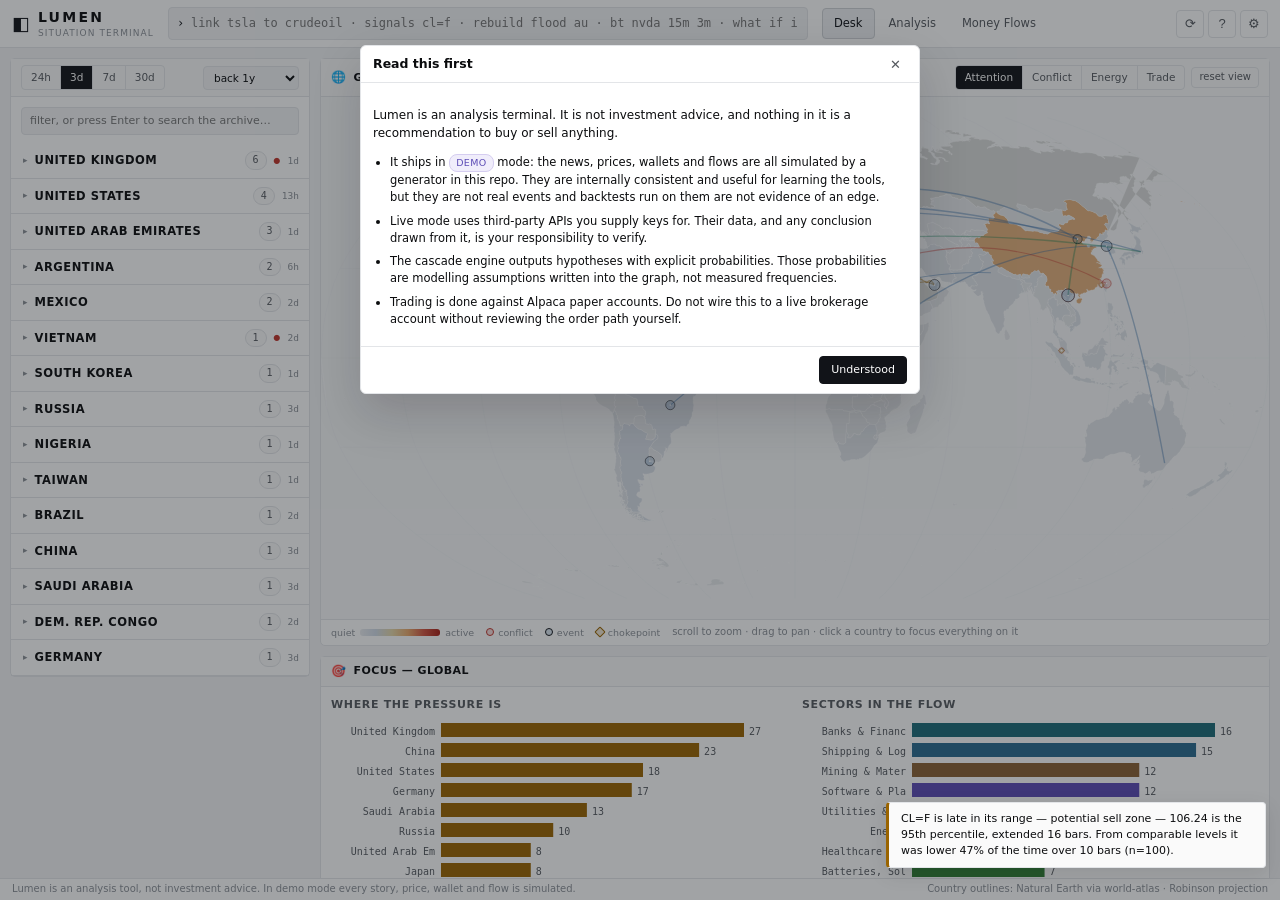
==== commit cacb1a44: "Group the wire by country, add archive search, merge views DESK - Removed the "Macro Wire" panel tit" ====
--- a/index.html
+++ b/index.html
@@ -65,12 +65,13 @@
 <script src="assets/js/terminal.js"></script>
 <script src="assets/js/view-desk.js"></script>
 <script src="assets/js/view-cascade.js"></script>
-<script src="assets/js/view-backtest.js"></script>
 <script src="assets/js/view-links.js"></script>
 <script src="assets/js/view-signals.js"></script>
+<script src="assets/js/view-backtest.js"></script>
 <script src="assets/js/view-mainstreet.js"></script>
 <script src="assets/js/view-whales.js"></script>
-<script src="assets/js/view-book.js"></script>
+<script src="assets/js/view-analysis.js"></script>
+<script src="assets/js/view-flows.js"></script>
 <script src="assets/js/app.js"></script>
 </body>
 </html>
--- a/assets/css/app.css
+++ b/assets/css/app.css
@@ -583,3 +583,58 @@
 .ph-caution { color:var(--warn); font-size:10.5px; line-height:1.55; margin:5px 0; }
 .ph-picks { display:flex; gap:4px; flex-wrap:wrap; margin-top:6px; }
 .tbl tr.muted td { color:var(--dim2); }
+
+/* ---------- wire: country groups + archive ---------- */
+.pnl.bare > .pnl-h { padding:6px 10px; }
+.pnl.bare .pnl-t { display:none; }
+.pnl.bare .pnl-a { margin-left:0; width:100%; justify-content:space-between; }
+select.arch-range { width:auto; min-width:96px; font-size:10.5px; padding:4px 6px; }
+
+.wire-note:empty { display:none; }
+.cgrp { border-bottom:1px solid var(--line); }
+.cgrp-h {
+  display:flex; align-items:center; gap:7px; padding:8px 10px; cursor:pointer;
+  border-left:2px solid transparent;
+}
+.cgrp-h:hover { background:var(--hover); }
+.cgrp.open > .cgrp-h { background:var(--sel); border-left-color:var(--accent); }
+.cgrp-caret { font-style:normal; color:var(--dim2); font-size:9px; transition:transform .16s; }
+.cgrp.open .cgrp-caret { transform:rotate(90deg); }
+.cgrp-n { flex:1; font-size:11.5px; font-weight:700; text-transform:uppercase; letter-spacing:.045em; }
+.cgrp-c {
+  font-family:var(--mono); font-size:10px; color:var(--dim); background:var(--panel2);
+  border:1px solid var(--line); border-radius:9px; padding:1px 7px;
+}
+.cgrp-hot { color:var(--down); font-size:8px; }
+.cgrp-t { font-family:var(--mono); font-size:9.5px; color:var(--dim2); }
+.cgrp-b { display:none; background:var(--panel); }
+.cgrp.open > .cgrp-b { display:block; }
+.cgrp-b .st { padding-left:20px; }
+
+.arch-head {
+  display:flex; align-items:center; gap:8px; padding:7px 10px;
+  background:var(--info-bg); border-bottom:1px solid var(--info-bd); font-size:10.5px;
+}
+.arch-head b { flex:1; font-size:11px; }
+.arch-head span { color:var(--dim); font-size:9.5px; }
+.arch-load { color:var(--accent); }
+.arch-note { padding:7px 10px; font-size:10px; color:var(--dim); background:var(--warn-bg); border-bottom:1px solid var(--warn-bd); line-height:1.5; }
+.arch-div {
+  padding:5px 10px; font-size:9px; text-transform:uppercase; letter-spacing:.08em;
+  color:var(--dim2); background:var(--panel2); border-top:1px solid var(--line); border-bottom:1px solid var(--line);
+}
+
+/* ---------- merged view tabs ---------- */
+.anl-ctl { display:grid; grid-template-columns:130px auto auto; gap:14px; align-items:end; }
+@media (max-width:1000px){ .anl-ctl { grid-template-columns:1fr; } }
+.anl-tabs { display:flex; align-items:center; gap:2px; flex-wrap:wrap; margin-top:10px;
+  border-top:1px solid var(--line); padding-top:8px; }
+.anl-tab {
+  background:none; border:1px solid transparent; color:var(--dim); cursor:pointer;
+  padding:5px 11px; border-radius:var(--r); font:inherit; font-size:11.5px; white-space:nowrap;
+}
+.anl-tab:hover { background:var(--hover); color:var(--txt); }
+.anl-tab.on { background:var(--accent); color:var(--on-accent); }
+.tab-sep { width:1px; height:18px; background:var(--line2); margin:0 8px; display:inline-block; }
+.p-flwset .pnl-b { padding-top:4px; }
+.p-flwset .anl-tabs { margin-top:0; border-top:none; padding-top:0; }
